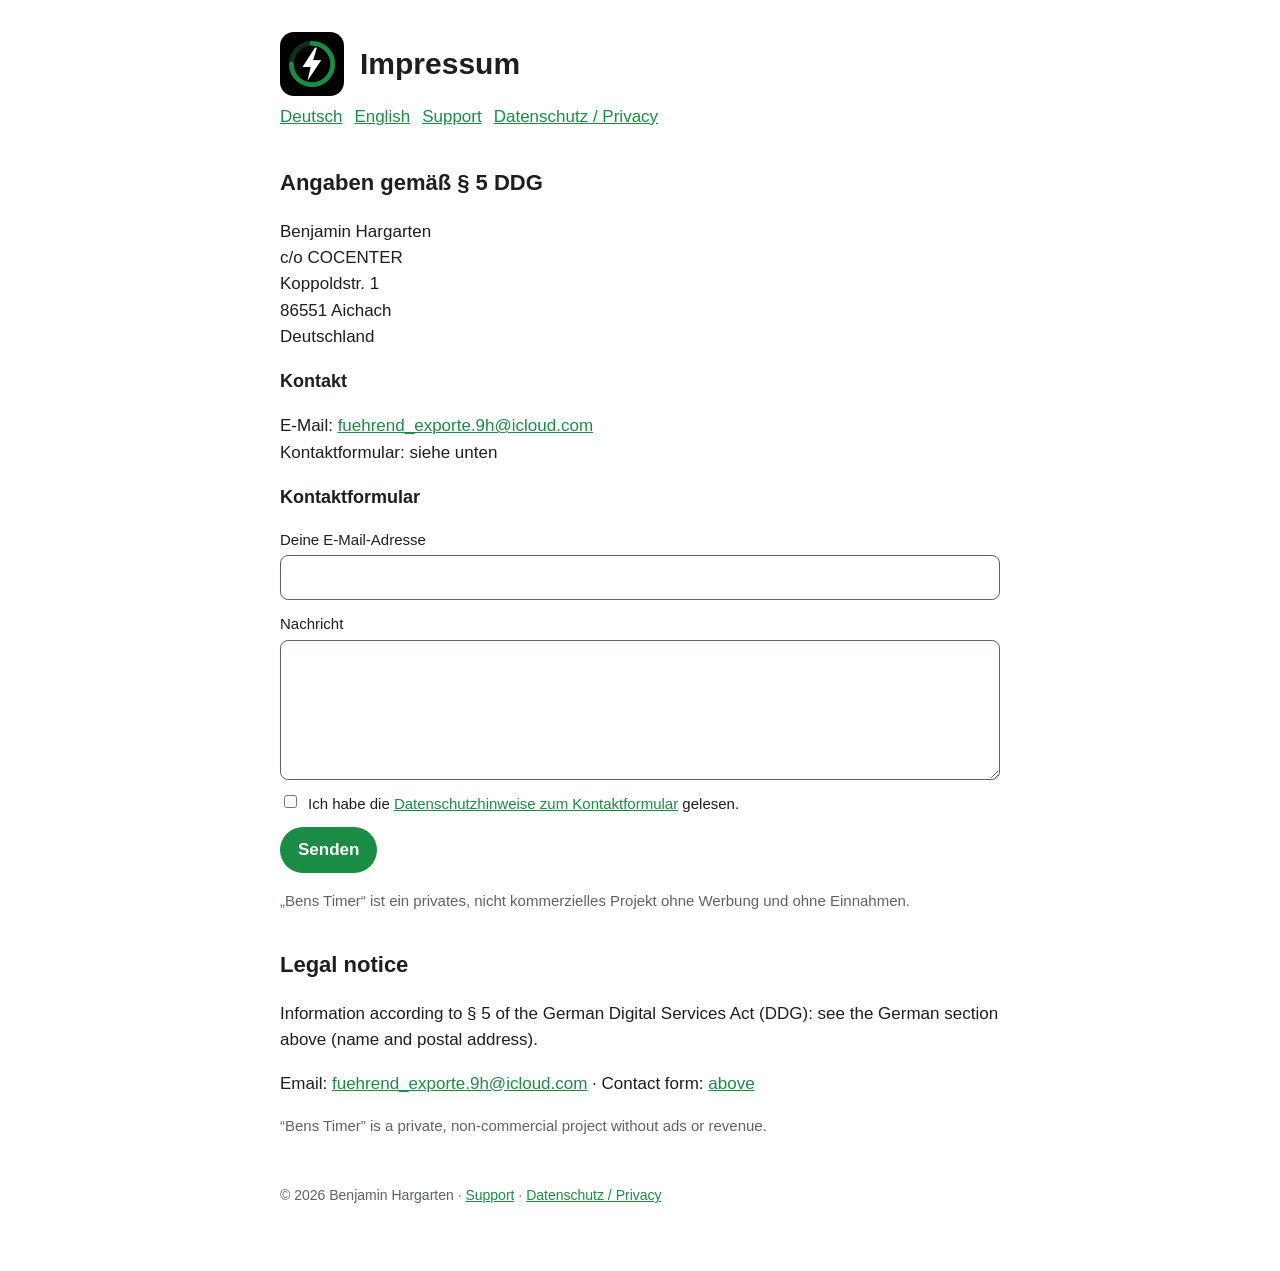
==== impressum.html @ 8e4e358c "Add files via upload Website: Impressum, Kontaktformular, Datenschutz ergänzt" ====
<!doctype html>
<html lang="de">
<head>
<meta charset="utf-8">
<meta name="viewport" content="width=device-width, initial-scale=1">
<title>Bens Timer – Impressum / Legal notice</title>
<link rel="stylesheet" href="style.css">
</head>
<body>
<main>
<header><img src="icon.png" alt=""><h1>Impressum</h1></header>
<p class="lang"><a href="#de">Deutsch</a><a href="#en">English</a><a href="index.html">Support</a><a href="privacy.html">Datenschutz / Privacy</a></p>

<section id="de">
<h2>Angaben gemäß § 5 DDG</h2>
<p>
Benjamin Hargarten<br>
c/o COCENTER<br>
Koppoldstr. 1<br>
86551 Aichach<br>
Deutschland
</p>

<h3>Kontakt</h3>
<p>E-Mail: <a href="mailto:fuehrend_exporte.9h@icloud.com">fuehrend_exporte.9h@icloud.com</a><br>
Kontaktformular: siehe unten</p>

<h3 id="kontakt">Kontaktformular</h3>
<form action="https://formspree.io/f/xppwkwyd" method="POST">
  <label>Deine E-Mail-Adresse
    <input type="email" name="email" required autocomplete="email">
  </label>
  <label>Nachricht
    <textarea name="message" required></textarea>
  </label>
  <input type="text" name="_gotcha" class="hp" tabindex="-1" autocomplete="off" aria-hidden="true">
  <label class="check"><input type="checkbox" name="datenschutz" required>
    <span>Ich habe die <a href="privacy.html#formular">Datenschutzhinweise zum Kontaktformular</a> gelesen.</span></label>
  <button type="submit">Senden</button>
</form>

<p class="muted">„Bens Timer“ ist ein privates, nicht kommerzielles Projekt ohne Werbung und ohne Einnahmen.</p>
</section>

<section id="en">
<h2>Legal notice</h2>
<p>Information according to § 5 of the German Digital Services Act (DDG): see the German section above (name and postal address).</p>
<p>Email: <a href="mailto:fuehrend_exporte.9h@icloud.com">fuehrend_exporte.9h@icloud.com</a> · Contact form: <a href="#kontakt">above</a></p>
<p class="muted">“Bens Timer” is a private, non-commercial project without ads or revenue.</p>
</section>

<footer>© 2026 Benjamin Hargarten · <a href="index.html">Support</a> · <a href="privacy.html">Datenschutz / Privacy</a></footer>
</main>
</body>
</html>
---- style.css ----
:root { --fg:#1b1f1e; --muted:#5b6461; --accent:#1a8c45; --bg:#ffffff; --card:#f4f6f5; }
@media (prefers-color-scheme: dark) { :root { --fg:#e9eeec; --muted:#a7b1ad; --accent:#3ddc72; --bg:#0f1211; --card:#1a1f1d; } }
* { box-sizing: border-box; }
body { margin:0; font: 17px/1.55 -apple-system, BlinkMacSystemFont, "Segoe UI", Roboto, sans-serif; color:var(--fg); background:var(--bg); }
main { max-width: 760px; margin: 0 auto; padding: 32px 20px 64px; }
header { display:flex; align-items:center; gap:16px; margin-bottom:8px; }
header img { width:64px; height:64px; border-radius:14px; }
h1 { font-size: 30px; margin: 0; } h2 { margin-top: 36px; font-size: 22px; } h3 { font-size: 18px; margin-bottom: 4px; }
a { color: var(--accent); }
.lang { margin: 8px 0 24px; } .lang a { margin-right: 12px; }
.card { background: var(--card); border-radius: 12px; padding: 16px 20px; margin: 16px 0; }
.muted { color: var(--muted); font-size: 15px; }
footer { margin-top: 48px; color: var(--muted); font-size: 14px; }
form { display: grid; gap: 12px; margin: 16px 0; }
label { display: grid; gap: 4px; font-size: 15px; }
input[type=email], textarea { font: inherit; padding: 10px 12px; border-radius: 8px; border: 1px solid var(--muted); background: var(--bg); color: var(--fg); }
textarea { min-height: 140px; }
.check { display: flex; gap: 8px; align-items: flex-start; }
button { font: inherit; font-weight: 600; padding: 10px 18px; border: 0; border-radius: 999px; background: var(--accent); color: #fff; cursor: pointer; justify-self: start; }
.hp { position: absolute; left: -9999px; }
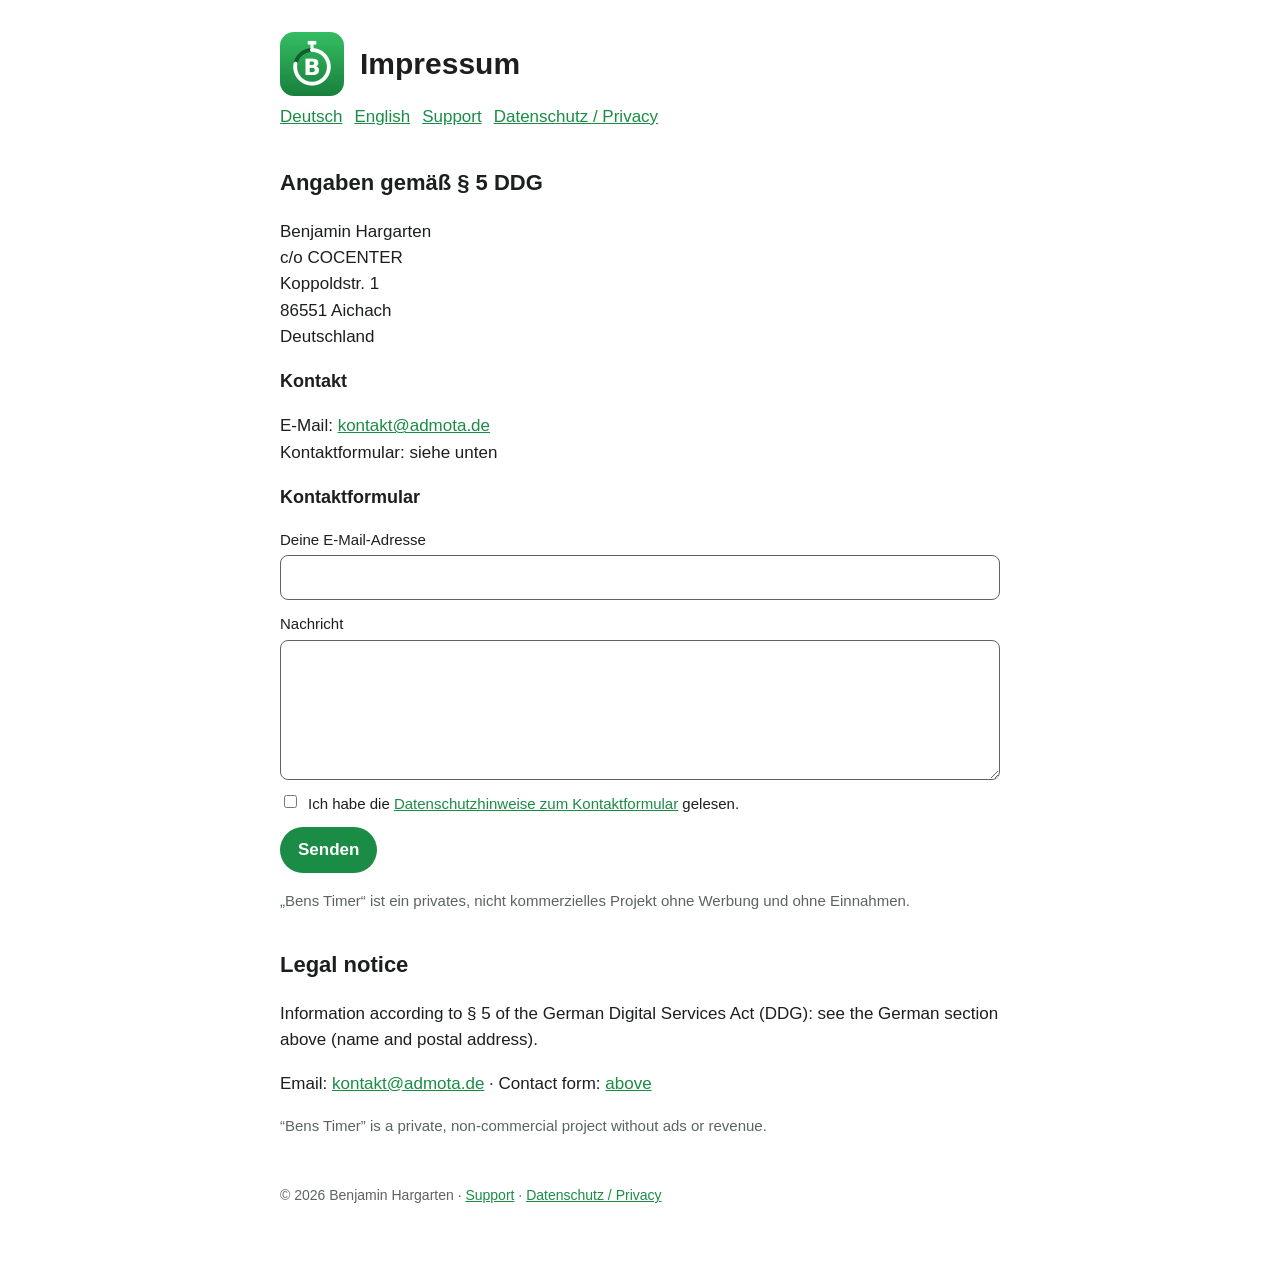
==== commit 30f5838f: "Kontakt kontakt@admota.de; neue Datenschutzerklärung für Android (privacy-android.html); Stand 9. Ok" ====
--- a/impressum.html
+++ b/impressum.html
@@ -22,7 +22,7 @@
 </p>
 
 <h3>Kontakt</h3>
-<p>E-Mail: <a href="mailto:fuehrend_exporte.9h@icloud.com">fuehrend_exporte.9h@icloud.com</a><br>
+<p>E-Mail: <a href="mailto:kontakt@admota.de">kontakt@admota.de</a><br>
 Kontaktformular: siehe unten</p>
 
 <h3 id="kontakt">Kontaktformular</h3>
@@ -45,7 +45,7 @@
 <section id="en">
 <h2>Legal notice</h2>
 <p>Information according to § 5 of the German Digital Services Act (DDG): see the German section above (name and postal address).</p>
-<p>Email: <a href="mailto:fuehrend_exporte.9h@icloud.com">fuehrend_exporte.9h@icloud.com</a> · Contact form: <a href="#kontakt">above</a></p>
+<p>Email: <a href="mailto:kontakt@admota.de">kontakt@admota.de</a> · Contact form: <a href="#kontakt">above</a></p>
 <p class="muted">“Bens Timer” is a private, non-commercial project without ads or revenue.</p>
 </section>
 
